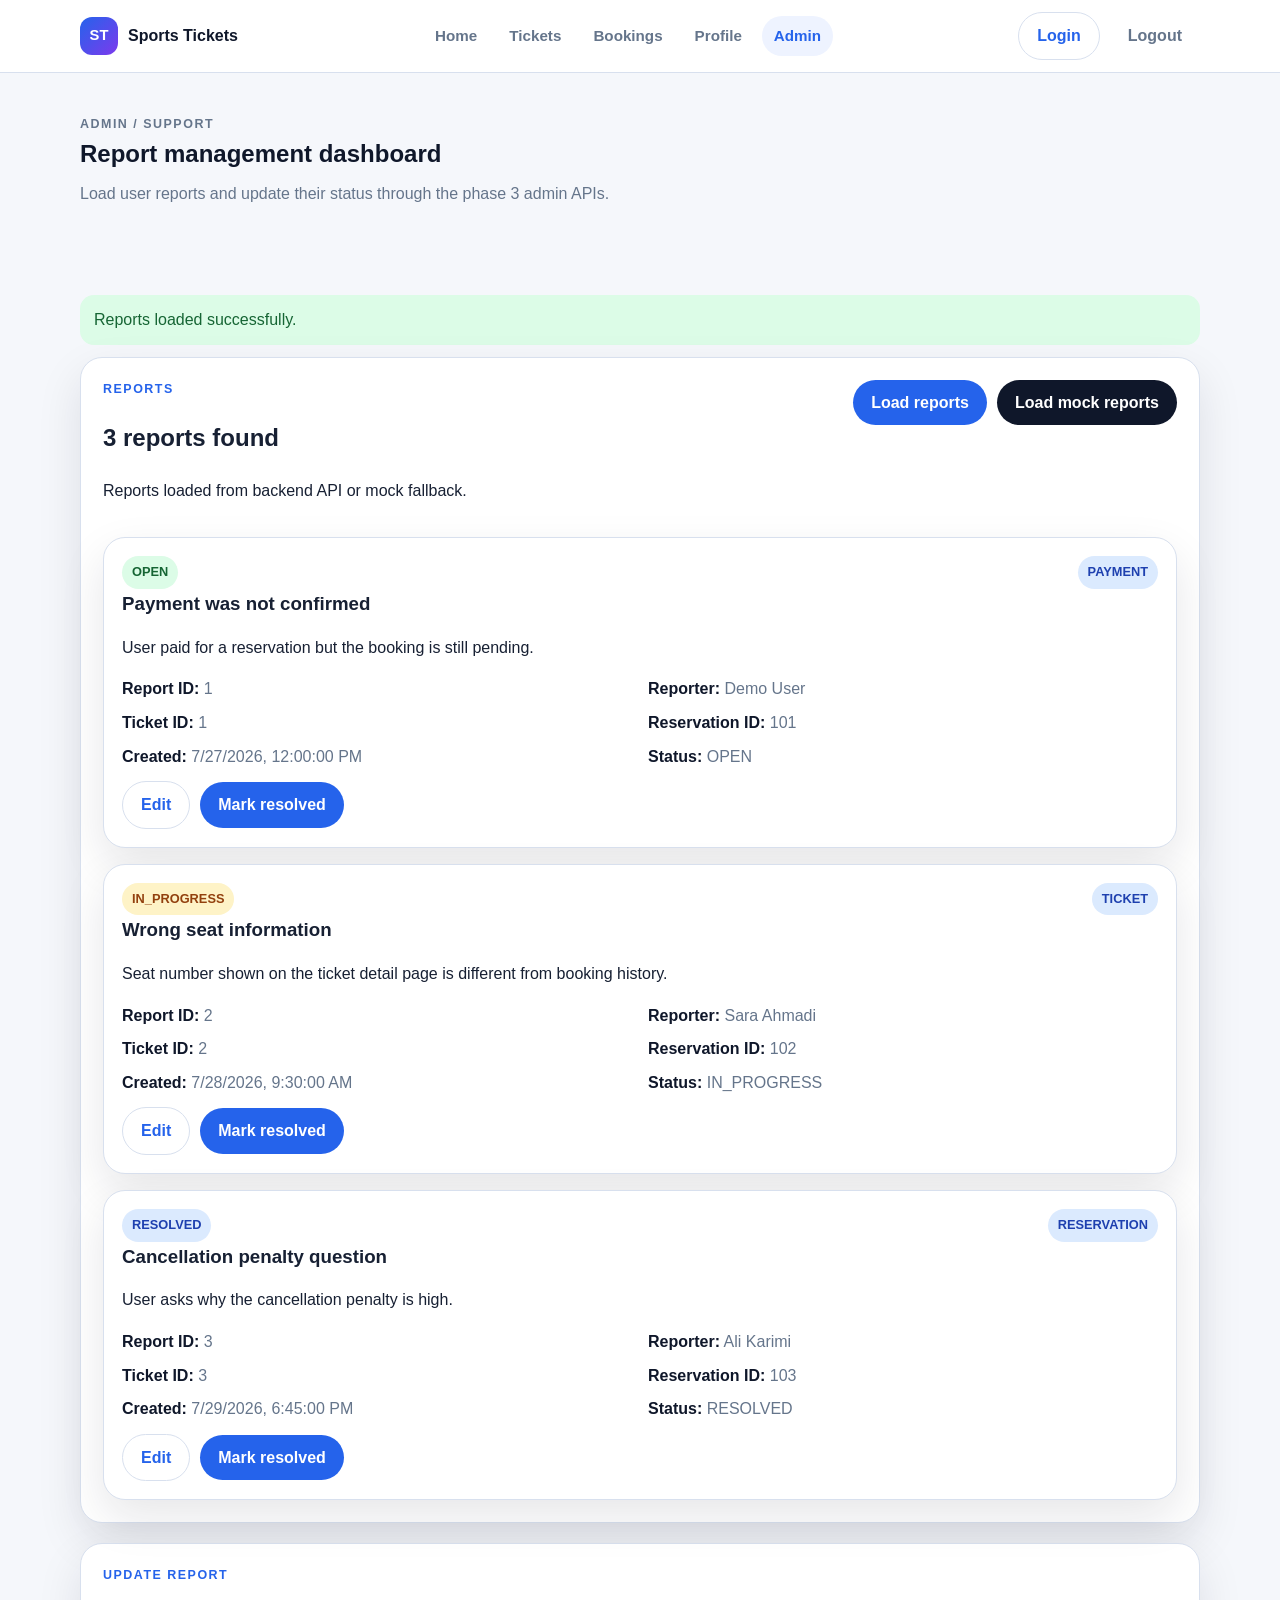
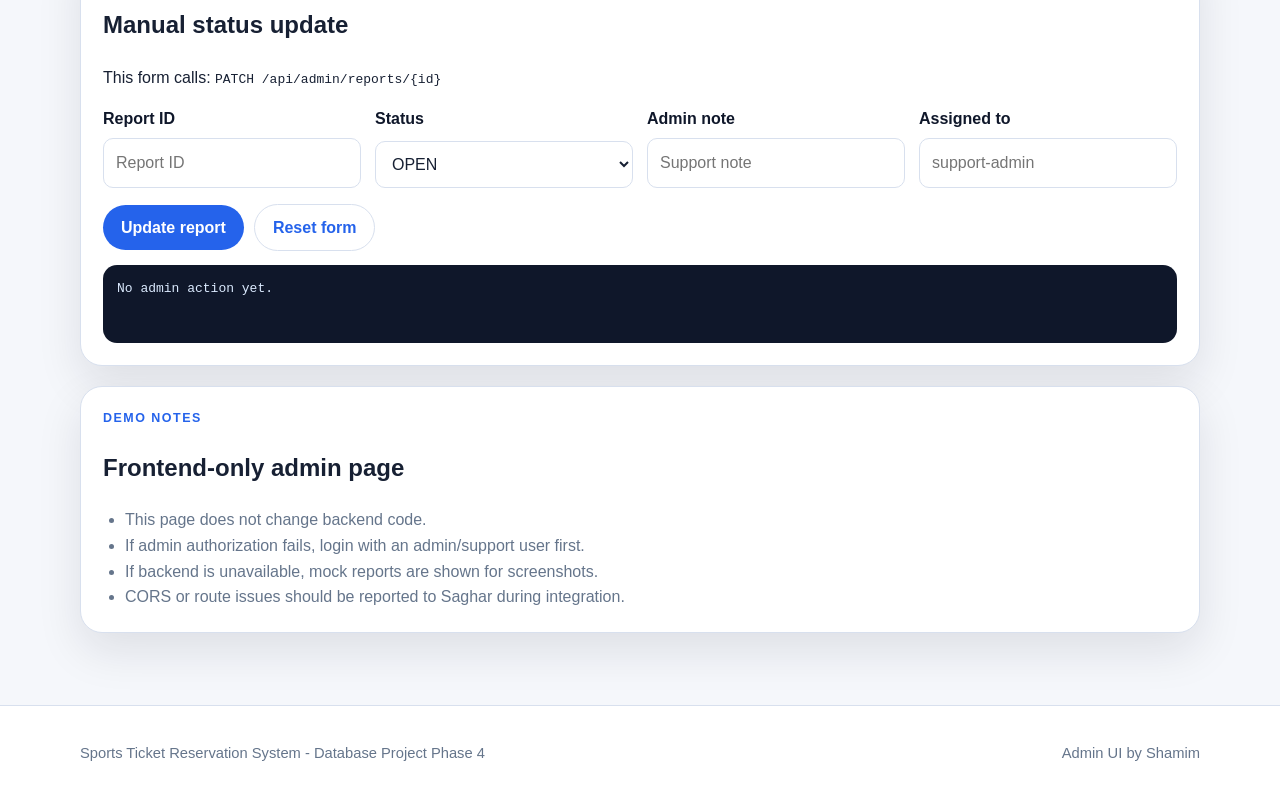
==== frontend/admin.html @ 46c9d770 "feat: implement admin report dashboard UI" ====
<!DOCTYPE html>
<html lang="en">
<head>
    <meta charset="UTF-8">
    <meta name="viewport" content="width=device-width, initial-scale=1.0">
    <title>Admin Reports - Sports Tickets</title>
    <link rel="stylesheet" href="css/style.css">
</head>
<body>
<header class="site-header">
    <div class="container header-content">
        <a class="brand" href="index.html">
            <span class="brand-mark">ST</span>
            <span>Sports Tickets</span>
        </a>

        <nav class="main-nav" aria-label="Main navigation">
            <a href="index.html">Home</a>
            <a href="tickets.html">Tickets</a>
            <a href="bookings.html">Bookings</a>
            <a href="profile.html">Profile</a>
            <a href="admin.html" class="active">Admin</a>
        </nav>

        <div class="header-actions">
            <a class="btn btn-outline" href="login.html">Login</a>
            <button class="btn btn-ghost" id="logoutButton" type="button">Logout</button>
        </div>
    </div>
</header>

<main>
    <section class="page-header">
        <div class="container">
            <p class="eyebrow">Admin / Support</p>
            <h1>Report management dashboard</h1>
            <p>Load user reports and update their status through the phase 3 admin APIs.</p>
        </div>
    </section>

    <section class="section">
        <div class="container">
            <div id="adminMessage" class="alert hidden"></div>

            <section class="panel">
                <div class="split-panel" style="grid-template-columns: minmax(0, 1fr) auto;">
                    <div>
                        <p class="eyebrow">Reports</p>
                        <h2 id="adminTitle">Support reports</h2>
                        <p id="adminMeta">Use the button to load reports from backend or mock fallback.</p>
                    </div>

                    <div class="inline-actions">
                        <button class="btn btn-primary" id="loadReportsButton" type="button">Load reports</button>
                        <button class="btn btn-secondary" id="loadMockReportsButton" type="button">Load mock reports</button>
                    </div>
                </div>

                <div id="reportsList" class="admin-grid" style="margin-top: 18px;"></div>
            </section>

            <section class="panel">
                <p class="eyebrow">Update Report</p>
                <h2>Manual status update</h2>
                <p>
                    This form calls:
                    <code>PATCH /api/admin/reports/{id}</code>
                </p>

                <form id="updateReportForm">
                    <div class="form-grid">
                        <div class="form-row">
                            <label for="reportId">Report ID</label>
                            <input id="reportId" name="reportId" type="number" min="1" placeholder="Report ID" required>
                        </div>

                        <div class="form-row">
                            <label for="reportStatus">Status</label>
                            <select id="reportStatus" name="reportStatus">
                                <option value="OPEN">OPEN</option>
                                <option value="IN_PROGRESS">IN_PROGRESS</option>
                                <option value="RESOLVED">RESOLVED</option>
                                <option value="REJECTED">REJECTED</option>
                            </select>
                        </div>

                        <div class="form-row">
                            <label for="adminNote">Admin note</label>
                            <input id="adminNote" name="adminNote" type="text" placeholder="Support note">
                        </div>

                        <div class="form-row">
                            <label for="assignedTo">Assigned to</label>
                            <input id="assignedTo" name="assignedTo" type="text" placeholder="support-admin">
                        </div>
                    </div>

                    <div class="form-actions" style="margin-top: 16px;">
                        <button class="btn btn-primary" type="submit">Update report</button>
                        <button class="btn btn-outline" id="resetUpdateFormButton" type="button">Reset form</button>
                    </div>
                </form>

                <pre id="adminActionResult" class="result-box">No admin action yet.</pre>
            </section>

            <section class="panel">
                <p class="eyebrow">Demo Notes</p>
                <h2>Frontend-only admin page</h2>
                <ul class="flow-list">
                    <li>This page does not change backend code.</li>
                    <li>If admin authorization fails, login with an admin/support user first.</li>
                    <li>If backend is unavailable, mock reports are shown for screenshots.</li>
                    <li>CORS or route issues should be reported to Saghar during integration.</li>
                </ul>
            </section>
        </div>
    </section>
</main>

<footer class="site-footer">
    <div class="container footer-content">
        <p>Sports Ticket Reservation System - Database Project Phase 4</p>
        <p>Admin UI by Shamim</p>
    </div>
</footer>

<script src="js/api.js"></script>
<script src="js/mock-data.js"></script>
<script src="js/admin.js"></script>
</body>
</html>
---- frontend/css/style.css ----
/* Phase 4 Frontend - Shared UI Styles */

:root {
    --color-bg: #f5f7fb;
    --color-surface: #ffffff;
    --color-surface-muted: #eef3ff;
    --color-primary: #2563eb;
    --color-primary-dark: #1d4ed8;
    --color-secondary: #0f172a;
    --color-accent: #16a34a;
    --color-warning: #f59e0b;
    --color-danger: #dc2626;
    --color-border: #d8e0ee;
    --color-text: #172033;
    --color-muted: #65758b;
    --shadow-soft: 0 18px 45px rgba(15, 23, 42, 0.10);
    --radius-large: 22px;
    --radius-medium: 14px;
    --radius-small: 10px;
    --max-width: 1120px;
    --font-main: Arial, Helvetica, sans-serif;
}

* {
    box-sizing: border-box;
}

html {
    scroll-behavior: smooth;
}

body {
    margin: 0;
    font-family: var(--font-main);
    background: var(--color-bg);
    color: var(--color-text);
    line-height: 1.6;
}

a {
    color: inherit;
    text-decoration: none;
}

button,
input,
select,
textarea {
    font: inherit;
}

.container {
    width: min(100% - 32px, var(--max-width));
    margin: 0 auto;
}

.site-header {
    position: sticky;
    top: 0;
    z-index: 20;
    background: rgba(255, 255, 255, 0.92);
    backdrop-filter: blur(14px);
    border-bottom: 1px solid var(--color-border);
}

.header-content {
    min-height: 72px;
    display: flex;
    align-items: center;
    justify-content: space-between;
    gap: 18px;
}

.brand {
    display: inline-flex;
    align-items: center;
    gap: 10px;
    font-weight: 800;
    color: var(--color-secondary);
}

.brand-mark {
    width: 38px;
    height: 38px;
    border-radius: 12px;
    display: inline-grid;
    place-items: center;
    background: linear-gradient(135deg, var(--color-primary), #7c3aed);
    color: white;
    font-size: 0.92rem;
}

.main-nav {
    display: flex;
    align-items: center;
    gap: 8px;
    flex-wrap: wrap;
}

.main-nav a {
    padding: 8px 12px;
    border-radius: 999px;
    color: var(--color-muted);
    font-weight: 600;
    font-size: 0.95rem;
}

.main-nav a:hover,
.main-nav a.active {
    background: var(--color-surface-muted);
    color: var(--color-primary);
}

.header-actions,
.hero-actions,
.form-actions,
.inline-actions {
    display: flex;
    align-items: center;
    gap: 10px;
    flex-wrap: wrap;
}

.btn {
    border: none;
    border-radius: 999px;
    padding: 10px 18px;
    cursor: pointer;
    font-weight: 700;
    display: inline-flex;
    align-items: center;
    justify-content: center;
    gap: 8px;
    transition: 0.2s ease;
}

.btn:hover {
    transform: translateY(-1px);
}

.btn-primary {
    background: var(--color-primary);
    color: white;
}

.btn-primary:hover {
    background: var(--color-primary-dark);
}

.btn-secondary {
    background: var(--color-secondary);
    color: white;
}

.btn-outline {
    background: white;
    color: var(--color-primary);
    border: 1px solid var(--color-border);
}

.btn-ghost {
    background: transparent;
    color: var(--color-muted);
}

.btn-danger {
    background: var(--color-danger);
    color: white;
}

.hero {
    padding: 72px 0 52px;
    background:
        radial-gradient(circle at top left, rgba(37, 99, 235, 0.22), transparent 30%),
        radial-gradient(circle at bottom right, rgba(22, 163, 74, 0.15), transparent 34%);
}

.hero-grid {
    display: grid;
    grid-template-columns: minmax(0, 1.2fr) minmax(320px, 0.8fr);
    gap: 34px;
    align-items: center;
}

.hero-copy h1 {
    font-size: clamp(2.2rem, 5vw, 4.2rem);
    line-height: 1.08;
    margin: 0 0 18px;
    color: var(--color-secondary);
}

.hero-text {
    font-size: 1.08rem;
    color: var(--color-muted);
    max-width: 640px;
    margin-bottom: 26px;
}

.eyebrow {
    margin: 0 0 10px;
    color: var(--color-primary);
    text-transform: uppercase;
    letter-spacing: 0.12em;
    font-weight: 800;
    font-size: 0.78rem;
}

.hero-card,
.feature-card,
.panel,
.api-box,
.ticket-card,
.booking-card,
.auth-card,
.admin-card {
    background: var(--color-surface);
    border: 1px solid var(--color-border);
    border-radius: var(--radius-large);
    box-shadow: var(--shadow-soft);
}

.hero-card {
    padding: 28px;
}

.status-pill,
.badge {
    display: inline-flex;
    align-items: center;
    border-radius: 999px;
    padding: 6px 10px;
    background: #dcfce7;
    color: #166534;
    font-weight: 800;
    font-size: 0.8rem;
}

.badge.warning {
    background: #fef3c7;
    color: #92400e;
}

.badge.danger {
    background: #fee2e2;
    color: #991b1b;
}

.badge.info {
    background: #dbeafe;
    color: #1e40af;
}

.flow-list {
    margin: 18px 0 0;
    padding-left: 22px;
    color: var(--color-muted);
}

.section {
    padding: 52px 0;
}

.section-muted {
    background: #edf2fb;
}

.section-heading {
    margin-bottom: 24px;
}

.section-heading h2 {
    margin: 0;
    font-size: clamp(1.6rem, 3vw, 2.4rem);
    color: var(--color-secondary);
}

.card-grid {
    display: grid;
    grid-template-columns: repeat(4, minmax(0, 1fr));
    gap: 18px;
}

.feature-card {
    padding: 22px;
}

.feature-card h3 {
    margin: 0 0 10px;
}

.feature-card p {
    color: var(--color-muted);
}

.feature-card a {
    color: var(--color-primary);
    font-weight: 800;
}

.split-panel {
    display: grid;
    grid-template-columns: minmax(0, 0.9fr) minmax(320px, 1.1fr);
    gap: 24px;
    align-items: start;
}

.api-box {
    padding: 20px;
}

.label {
    display: block;
    color: var(--color-muted);
    font-size: 0.78rem;
    font-weight: 800;
    letter-spacing: 0.08em;
    text-transform: uppercase;
    margin-bottom: 6px;
}

.result-box {
    margin: 14px 0 0;
    padding: 14px;
    border-radius: var(--radius-medium);
    background: #0f172a;
    color: #dbeafe;
    overflow: auto;
    min-height: 78px;
}

.page-header {
    padding: 42px 0 24px;
}

.page-header h1 {
    margin: 0 0 8px;
    color: var(--color-secondary);
}

.page-header p {
    margin: 0;
    color: var(--color-muted);
}

.form-grid {
    display: grid;
    grid-template-columns: repeat(4, minmax(0, 1fr));
    gap: 14px;
}

.form-row {
    display: grid;
    gap: 6px;
}

.form-row label {
    font-weight: 800;
    color: var(--color-secondary);
}

.form-row input,
.form-row select,
.form-row textarea {
    width: 100%;
    border: 1px solid var(--color-border);
    border-radius: var(--radius-small);
    padding: 11px 12px;
    background: white;
    color: var(--color-text);
}

.form-row textarea {
    min-height: 110px;
    resize: vertical;
}

.panel {
    padding: 22px;
    margin-bottom: 20px;
}

.ticket-grid,
.booking-grid,
.admin-grid {
    display: grid;
    gap: 16px;
}

.ticket-card,
.booking-card,
.admin-card {
    padding: 18px;
}

.ticket-card h3,
.booking-card h3,
.admin-card h3 {
    margin: 0 0 8px;
}

.meta-list {
    display: grid;
    grid-template-columns: repeat(2, minmax(0, 1fr));
    gap: 8px 16px;
    color: var(--color-muted);
    margin: 12px 0;
}

.meta-list strong {
    color: var(--color-secondary);
}

.price {
    color: var(--color-primary);
    font-size: 1.2rem;
    font-weight: 900;
}

.alert {
    padding: 12px 14px;
    border-radius: var(--radius-medium);
    background: #dbeafe;
    color: #1e3a8a;
    margin: 12px 0;
}

.alert.error {
    background: #fee2e2;
    color: #991b1b;
}

.alert.success {
    background: #dcfce7;
    color: #166534;
}

.hidden {
    display: none !important;
}

.site-footer {
    border-top: 1px solid var(--color-border);
    background: white;
}

.footer-content {
    padding: 22px 0;
    display: flex;
    justify-content: space-between;
    gap: 16px;
    color: var(--color-muted);
    font-size: 0.92rem;
}

@media (max-width: 920px) {
    .header-content {
        align-items: flex-start;
        flex-direction: column;
        padding: 14px 0;
    }

    .hero-grid,
    .split-panel {
        grid-template-columns: 1fr;
    }

    .card-grid {
        grid-template-columns: repeat(2, minmax(0, 1fr));
    }

    .form-grid {
        grid-template-columns: repeat(2, minmax(0, 1fr));
    }
}

@media (max-width: 620px) {
    .container {
        width: min(100% - 22px, var(--max-width));
    }

    .main-nav {
        width: 100%;
    }

    .main-nav a {
        padding: 7px 9px;
        font-size: 0.88rem;
    }

    .hero {
        padding-top: 42px;
    }

    .card-grid,
    .form-grid,
    .meta-list {
        grid-template-columns: 1fr;
    }

    .footer-content {
        flex-direction: column;
    }

    .btn {
        width: 100%;
    }
}
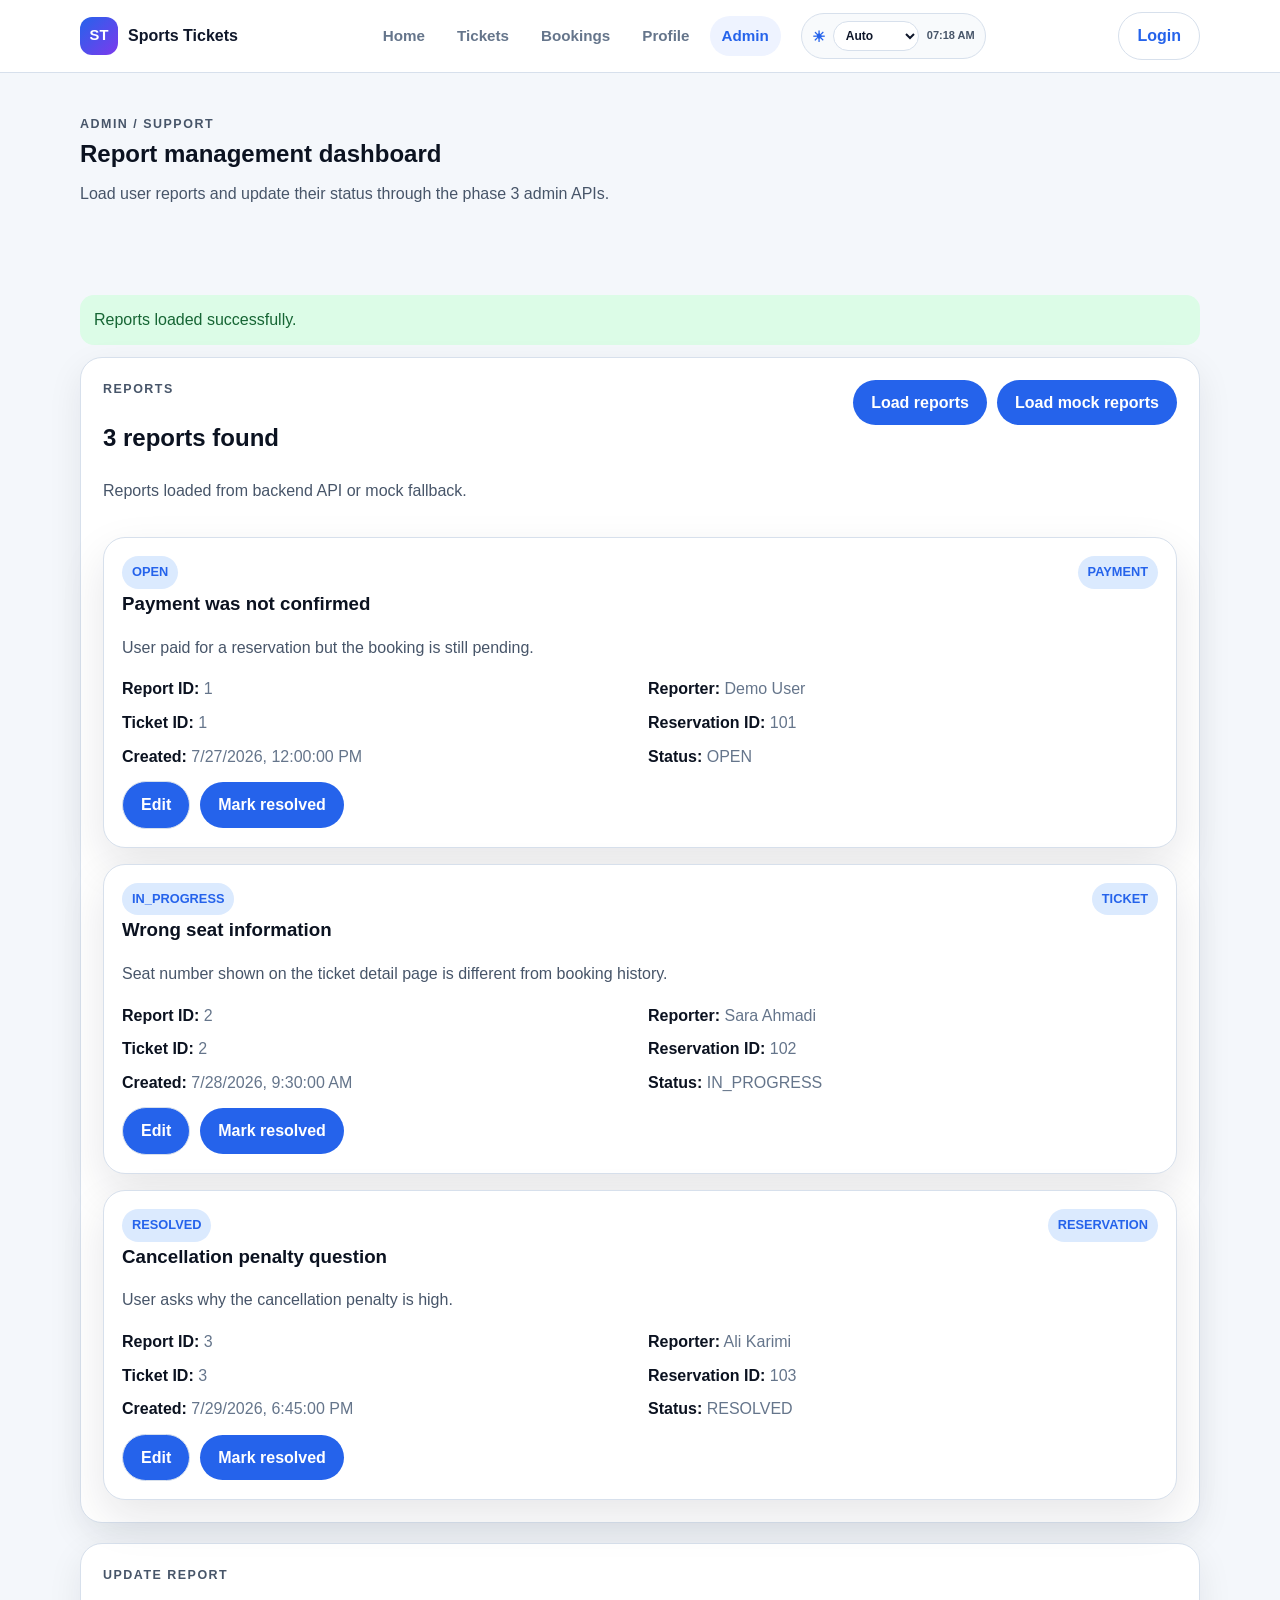
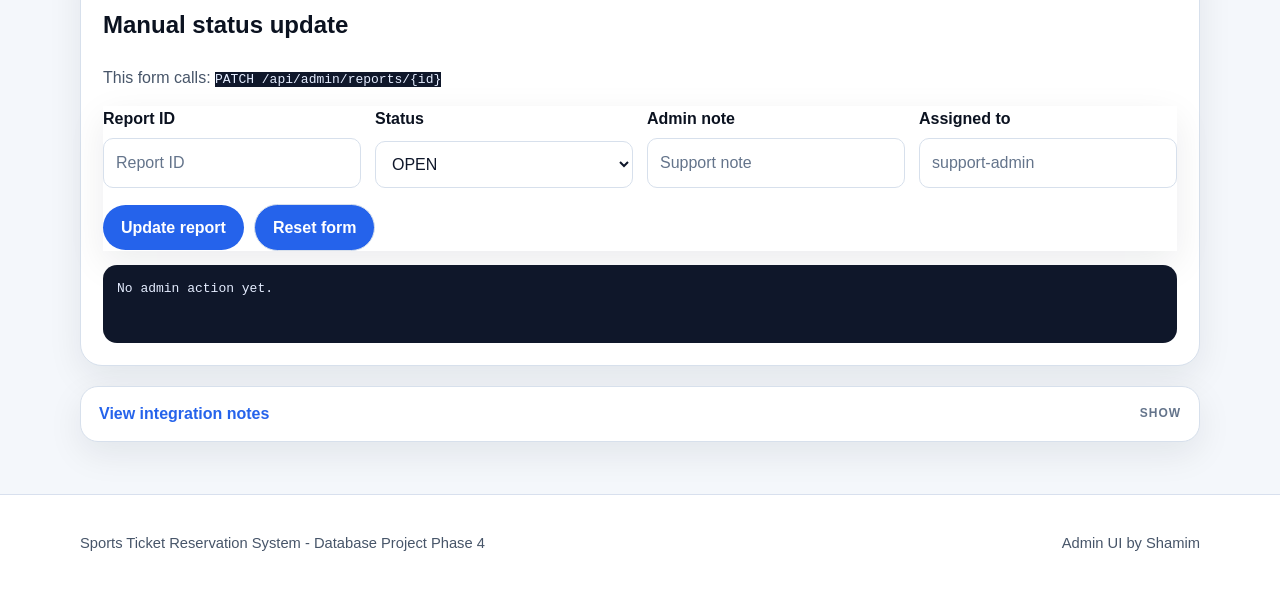
==== commit 26ca2325: "feat: add light dark and auto theme support" ====
--- a/frontend/admin.html
+++ b/frontend/admin.html
@@ -1,10 +1,12 @@
-<!DOCTYPE html>
+﻿<!DOCTYPE html>
 <html lang="en">
 <head>
     <meta charset="UTF-8">
     <meta name="viewport" content="width=device-width, initial-scale=1.0">
     <title>Admin Reports - Sports Tickets</title>
     <link rel="stylesheet" href="css/style.css">
+  <link rel="stylesheet" href="css/ui-polish.css">
+  <link rel="stylesheet" href="css/theme.css">
 </head>
 <body>
 <header class="site-header">
@@ -128,5 +130,9 @@
 <script src="js/api.js"></script>
 <script src="js/mock-data.js"></script>
 <script src="js/admin.js"></script>
+  <script src="js/ui-polish.js"></script>
+  <script src="js/theme.js"></script>
 </body>
 </html>
+
+
--- a/frontend/css/ui-polish.css
+++ b/frontend/css/ui-polish.css
@@ -0,0 +1,124 @@
+/* Phase 4 final demo polish.
+   This file only improves presentation UX. It does not change backend/API logic. */
+
+.debug-details,
+.api-response-details,
+.integration-notes {
+    margin-top: 14px;
+    border: 1px solid #dbe4f0;
+    border-radius: 18px;
+    background: #ffffff;
+    overflow: hidden;
+}
+
+.debug-details > summary,
+.api-response-details > summary,
+.integration-notes > summary {
+    cursor: pointer;
+    padding: 14px 18px;
+    font-weight: 800;
+    color: #2563eb;
+    list-style: none;
+    display: flex;
+    align-items: center;
+    justify-content: space-between;
+}
+
+.debug-details > summary::after,
+.api-response-details > summary::after,
+.integration-notes > summary::after {
+    content: "Show";
+    font-size: 12px;
+    color: #64748b;
+    text-transform: uppercase;
+    letter-spacing: 0.08em;
+}
+
+.debug-details[open] > summary::after,
+.api-response-details[open] > summary::after,
+.integration-notes[open] > summary::after {
+    content: "Hide";
+}
+
+.debug-details pre,
+.api-response-details pre,
+.integration-notes pre {
+    margin: 0 18px 18px;
+    max-height: 260px;
+    overflow: auto;
+}
+
+.phase4-polished pre {
+    white-space: pre-wrap;
+    word-break: break-word;
+}
+
+.phase4-hidden {
+    display: none !important;
+}
+
+.phase4-active-panel {
+    display: block !important;
+}
+
+.phase4-auth-switcher {
+    margin-bottom: 18px;
+}
+
+.phase4-auth-switcher button {
+    transition: transform 0.15s ease, box-shadow 0.15s ease;
+}
+
+.phase4-auth-switcher button:hover {
+    transform: translateY(-1px);
+}
+
+.phase4-auth-switcher button.active,
+.phase4-auth-switcher button[aria-pressed="true"] {
+    background: #2563eb;
+    color: #ffffff;
+    border-color: #2563eb;
+}
+
+.phase4-page-note {
+    color: #64748b;
+    font-size: 14px;
+    line-height: 1.7;
+}
+
+.phase4-status-pill {
+    display: inline-flex;
+    align-items: center;
+    gap: 6px;
+    border-radius: 999px;
+    padding: 7px 12px;
+    background: #dcfce7;
+    color: #166534;
+    font-size: 12px;
+    font-weight: 800;
+}
+
+.phase4-soft-divider {
+    height: 1px;
+    background: #e2e8f0;
+    margin: 18px 0;
+}
+
+.phase4-polished .card,
+.phase4-polished section {
+    scroll-margin-top: 90px;
+}
+
+@media (max-width: 760px) {
+    .debug-details > summary,
+    .api-response-details > summary,
+    .integration-notes > summary {
+        padding: 12px 14px;
+    }
+
+    .debug-details pre,
+    .api-response-details pre,
+    .integration-notes pre {
+        margin: 0 14px 14px;
+    }
+}
--- a/frontend/css/theme.css
+++ b/frontend/css/theme.css
@@ -0,0 +1,345 @@
+/* Phase 4 theme system: light / dark / auto by local time.
+   Presentation-only polish. No backend/API logic is changed. */
+
+:root {
+    color-scheme: light;
+
+    --theme-bg: #f4f7fb;
+    --theme-bg-soft: #eaf1fb;
+    --theme-hero-bg: radial-gradient(circle at top right, rgba(37, 99, 235, 0.10), transparent 38%),
+    linear-gradient(135deg, #f7fbff 0%, #eef5ff 100%);
+
+    --theme-surface: #ffffff;
+    --theme-surface-2: #f8fafc;
+    --theme-surface-strong: #ffffff;
+
+    --theme-text: #0f172a;
+    --theme-heading: #0b1220;
+    --theme-muted: #475569;
+    --theme-muted-2: #64748b;
+    --theme-border: #d7e0ec;
+
+    --theme-primary: #2563eb;
+    --theme-primary-hover: #1d4ed8;
+    --theme-primary-soft: #dbeafe;
+    --theme-primary-text: #ffffff;
+
+    --theme-success-bg: #dcfce7;
+    --theme-success-text: #166534;
+    --theme-danger: #dc2626;
+
+    --theme-code-bg: #0f172a;
+    --theme-code-text: #e5edff;
+
+    --theme-shadow: 0 22px 55px rgba(15, 23, 42, 0.10);
+    --theme-shadow-soft: 0 12px 35px rgba(15, 23, 42, 0.08);
+}
+
+html[data-theme="dark"] {
+    color-scheme: dark;
+
+    --theme-bg: #0f172a;
+    --theme-bg-soft: #111c31;
+    --theme-hero-bg: radial-gradient(circle at top right, rgba(96, 165, 250, 0.24), transparent 38%),
+    linear-gradient(135deg, #111827 0%, #0f172a 48%, #111c31 100%);
+
+    --theme-surface: #172033;
+    --theme-surface-2: #1d2940;
+    --theme-surface-strong: #202c44;
+
+    --theme-text: #eaf2ff;
+    --theme-heading: #f8fbff;
+    --theme-muted: #c4d0e3;
+    --theme-muted-2: #9fb0c8;
+    --theme-border: #34445f;
+
+    --theme-primary: #60a5fa;
+    --theme-primary-hover: #93c5fd;
+    --theme-primary-soft: #203f66;
+    --theme-primary-text: #07111f;
+
+    --theme-success-bg: #123a28;
+    --theme-success-text: #9af3bf;
+    --theme-danger: #f87171;
+
+    --theme-code-bg: #0a1020;
+    --theme-code-text: #eaf2ff;
+
+    --theme-shadow: 0 24px 70px rgba(0, 0, 0, 0.38);
+    --theme-shadow-soft: 0 14px 40px rgba(0, 0, 0, 0.26);
+}
+
+html,
+body {
+    background: var(--theme-bg) !important;
+    color: var(--theme-text) !important;
+}
+
+body,
+main,
+.page,
+section {
+    background-color: var(--theme-bg);
+    color: var(--theme-text);
+}
+
+header,
+nav,
+.navbar,
+.site-header,
+.topbar {
+    background: var(--theme-surface) !important;
+    color: var(--theme-text) !important;
+    border-color: var(--theme-border) !important;
+}
+
+.card,
+.panel,
+.section-card,
+form,
+article,
+details,
+.api-response-details,
+.debug-details,
+.integration-notes {
+    background: var(--theme-surface) !important;
+    color: var(--theme-text) !important;
+    border-color: var(--theme-border) !important;
+    box-shadow: var(--theme-shadow-soft);
+}
+
+h1,
+h2,
+h3,
+h4,
+h5,
+h6,
+strong,
+label {
+    color: var(--theme-heading) !important;
+}
+
+p,
+small,
+.footer,
+footer,
+.meta,
+.muted,
+.subtitle,
+.description,
+.phase4-page-note,
+li {
+    color: var(--theme-muted) !important;
+}
+
+input,
+select,
+textarea {
+    background: var(--theme-surface-strong) !important;
+    color: var(--theme-text) !important;
+    border-color: var(--theme-border) !important;
+}
+
+input::placeholder,
+textarea::placeholder {
+    color: var(--theme-muted-2) !important;
+}
+
+button,
+.btn,
+a.button {
+    border-color: var(--theme-border);
+}
+
+button:not(.secondary):not(.outline):not([class*="danger"]),
+.btn-primary,
+a.button-primary {
+    background-color: var(--theme-primary);
+    color: var(--theme-primary-text);
+}
+
+button:not(.secondary):not(.outline):not([class*="danger"]):hover,
+.btn-primary:hover,
+a.button-primary:hover {
+    background-color: var(--theme-primary-hover);
+}
+
+pre,
+code,
+.result-box,
+.response-box {
+    background: var(--theme-code-bg) !important;
+    color: var(--theme-code-text) !important;
+}
+
+.success,
+.alert-success,
+.message-success {
+    background: var(--theme-success-bg) !important;
+    color: var(--theme-success-text) !important;
+}
+
+.badge,
+.pill,
+.status,
+.phase4-status-pill {
+    background: var(--theme-primary-soft) !important;
+    color: var(--theme-primary) !important;
+}
+
+a {
+    color: var(--theme-primary);
+}
+
+a:hover {
+    color: var(--theme-primary-hover);
+}
+
+html[data-theme="dark"] .hero,
+html[data-theme="dark"] .main-hero,
+html[data-theme="light"] .hero,
+html[data-theme="light"] .main-hero {
+    background: var(--theme-hero-bg) !important;
+}
+
+html[data-theme="dark"] .hero h1,
+html[data-theme="dark"] .main-hero h1,
+html[data-theme="dark"] h1 {
+    color: #f8fbff !important;
+    text-shadow: 0 1px 0 rgba(0, 0, 0, 0.08);
+}
+
+html[data-theme="dark"] .hero p,
+html[data-theme="dark"] .main-hero p {
+    color: #d4e2f7 !important;
+}
+
+html[data-theme="dark"] .hero .card,
+html[data-theme="dark"] .main-hero .card,
+html[data-theme="dark"] .hero [class*="card"],
+html[data-theme="dark"] .main-hero [class*="card"] {
+    background: #1a2740 !important;
+    border-color: #3b4d6b !important;
+}
+
+html[data-theme="dark"] .hero .card h2,
+html[data-theme="dark"] .main-hero .card h2,
+html[data-theme="dark"] .hero .card h3,
+html[data-theme="dark"] .main-hero .card h3 {
+    color: #f8fbff !important;
+}
+
+html[data-theme="dark"] .hero .card p,
+html[data-theme="dark"] .main-hero .card p,
+html[data-theme="dark"] .hero .card li,
+html[data-theme="dark"] .main-hero .card li {
+    color: #c9d8ec !important;
+}
+
+html[data-theme="dark"] .section-label,
+html[data-theme="dark"] [class*="label"],
+html[data-theme="dark"] [class*="eyebrow"] {
+    color: #bdd2ee !important;
+}
+
+html[data-theme="dark"] .feature-card,
+html[data-theme="dark"] [class*="feature"] .card,
+html[data-theme="dark"] [class*="feature-card"] {
+    background: #172033 !important;
+    border-color: #34445f !important;
+}
+
+html[data-theme="dark"] img,
+html[data-theme="dark"] video {
+    opacity: 0.96;
+}
+
+.theme-control {
+    display: inline-flex;
+    align-items: center;
+    gap: 8px;
+    margin-left: 12px;
+    padding: 7px 10px;
+    border: 1px solid var(--theme-border);
+    border-radius: 999px;
+    background: var(--theme-surface-2);
+    color: var(--theme-text);
+    font-size: 12px;
+    font-weight: 800;
+    box-shadow: none;
+}
+
+.theme-control select {
+    width: auto;
+    min-width: 86px;
+    padding: 6px 8px;
+    border-radius: 999px;
+    font-size: 12px;
+    font-weight: 800;
+    background: var(--theme-surface-strong) !important;
+}
+
+.theme-control .theme-icon {
+    font-size: 15px;
+    line-height: 1;
+    color: var(--theme-primary);
+}
+
+.theme-control .theme-clock {
+    color: var(--theme-muted);
+    font-size: 11px;
+    font-weight: 700;
+}
+
+.theme-toast {
+    position: fixed;
+    right: 18px;
+    bottom: 18px;
+    z-index: 9999;
+    max-width: 320px;
+    padding: 12px 14px;
+    border: 1px solid var(--theme-border);
+    border-radius: 16px;
+    background: var(--theme-surface);
+    color: var(--theme-text);
+    box-shadow: var(--theme-shadow);
+    font-size: 13px;
+    font-weight: 700;
+    opacity: 0;
+    transform: translateY(8px);
+    transition: opacity 0.2s ease, transform 0.2s ease;
+}
+
+.theme-toast.is-visible {
+    opacity: 1;
+    transform: translateY(0);
+}
+
+html[data-theme="dark"] .api-response-details,
+html[data-theme="dark"] .debug-details,
+html[data-theme="dark"] .integration-notes {
+    background: #172033 !important;
+}
+
+html[data-theme="dark"] .api-response-details > summary,
+html[data-theme="dark"] .debug-details > summary,
+html[data-theme="dark"] .integration-notes > summary {
+    color: #93c5fd !important;
+}
+
+html[data-theme="dark"] .api-response-details > summary::after,
+html[data-theme="dark"] .debug-details > summary::after,
+html[data-theme="dark"] .integration-notes > summary::after {
+    color: #c4d0e3 !important;
+}
+
+@media (max-width: 760px) {
+    .theme-control {
+        margin-left: 0;
+        margin-top: 8px;
+    }
+
+    .theme-control .theme-clock {
+        display: none;
+    }
+}
